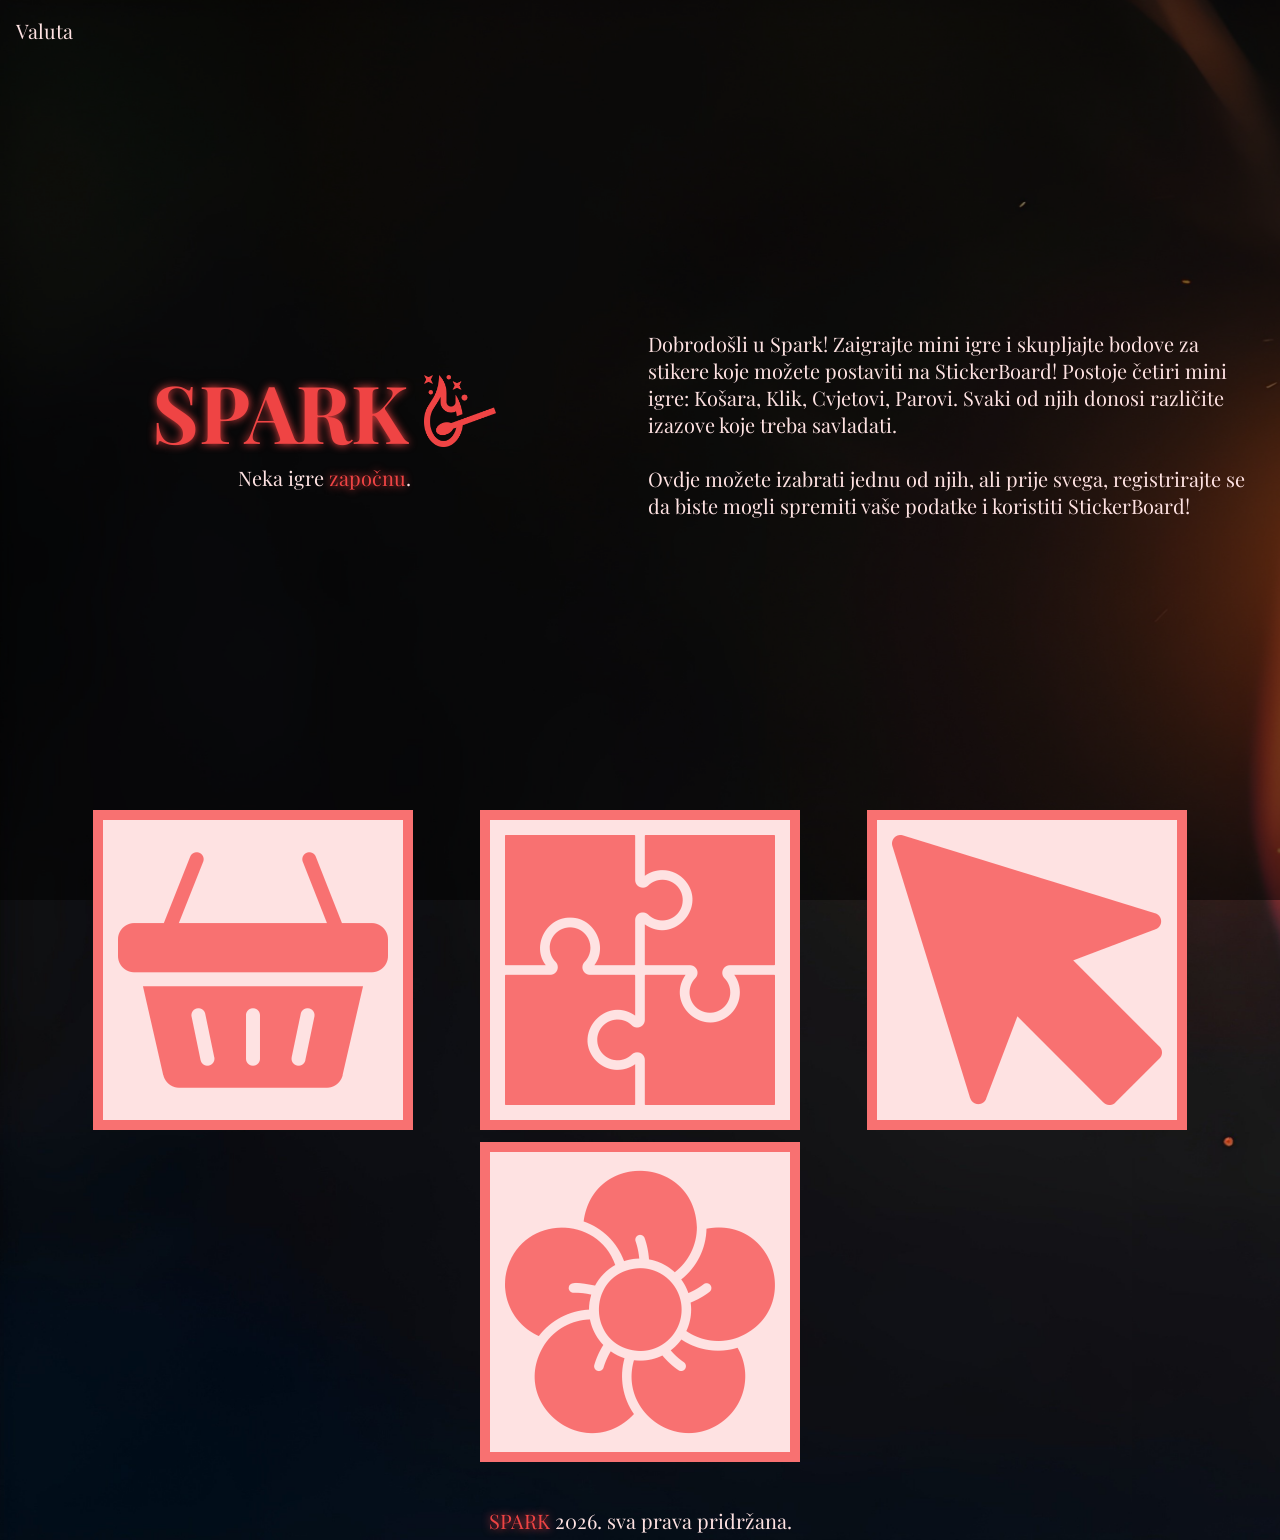
==== index.html @ 089d1db9 "dodane ikone na index.html" ====
<!DOCTYPE html>
<html lang="en">

<head>
    <meta charset="UTF-8">
    <meta name="viewport" content="width=device-width, initial-scale=1.0">
    <title>Document</title>
    <link rel="stylesheet" href="style.css">
</head>

<body>
    <header>
        <div class="userinfo">
            <p>Valuta</p>
        </div>
        <div class="hamburger">
            <span></span>
            <span></span>
            <span></span>
        </div>
    </header>
    <main>
        <section>
            <div>
                <h1>SPARK</h1>
                <img src="assets/spark-logo.png" alt="">
            </div>
            <p>Neka igre <span class="redden">započnu</span>.</p>
        </section>
        <section>
            <p>Dobrodošli u Spark! Zaigrajte mini igre i skupljajte bodove za stikere koje možete postaviti na StickerBoard!  Postoje četiri mini igre: Košara, Klik, Cvjetovi, Parovi. Svaki od njih donosi različite izazove koje treba savladati. <br><br> Ovdje možete izabrati jednu od njih, ali prije svega, registrirajte se da biste mogli spremiti vaše podatke i koristiti StickerBoard!</p>
        </section>
        <section>
            <div><img src="assets/basket.png" alt="Košara"></div>
            <div><img src="assets/puzzle.png" alt="Slagalica"></div>
            <div><img src="assets/mouse.png" alt="Miš"></div>
            <div><img src="assets/flower.png" alt="Cvijet"></div>
        </section>
    </main>
    <footer>
        <p><span class="redden">SPARK</span> 2026. sva prava pridržana.</p>
    </footer>

    <script src="index.js"></script>
</body>

</html>
---- style.css ----
@import url('https://fonts.googleapis.com/css2?family=Lato:ital,wght@0,100;0,300;0,400;0,700;0,900;1,100;1,300;1,400;1,700;1,900&family=Montserrat:ital,wght@0,100..900;1,100..900&family=Open+Sans:ital,wght@0,300..800;1,300..800&family=Playfair+Display:ital,wght@0,400..900;1,400..900&display=swap');

* {
    margin: 0;
    padding: 0;
    box-sizing: border-box;
}

body {
    background-image: url('assets/spark-bg.jpg');
    background-size: cover;
    font-family: 'Playfair Display', sans-serif;
    color: #FEE2E2;
    background-color: black;
    min-height: 100dvh;
    display: grid;
    grid-template-rows: 60px 1fr 40px;
    font-size: 1.25rem;
}

body::after {
    content: "";
    position: fixed;
    top: 0;
    left: 0;
    width: 100%;
    height: 100%;
    background-color: rgba(0, 0, 0, 0.5);
    z-index: -1;
}

h1 {
    font-size: 5rem;
}

.redden,
h1 {
    color: #EF4444;
    text-shadow: #EF4444 0 0 8px;
}

header {
    display: flex;
    justify-content: space-between;
    align-items: center;
    padding: 1rem;
}

header div {
    display: flex;
    flex-direction: row;
    gap: 1rem;
}

header div div {
    width: 0.15rem;
    height: 2rem;
    background-color: #FEE2E2;
    border-radius: 2rem;
}

main {
    display: grid;
    grid-template-columns: repeat(2, minmax(200px, 1fr));
    grid-template-rows: repeat(2, minmax(100px, 1fr));
    gap: 1rem;
    padding: 1rem;
}

section {
    -outline: auto 1px #FEE2E2;
}

section:nth-child(1) {
    display: flex;
    flex-direction: column;
    align-items: center;
    justify-content: center;
}

section:nth-child(1) div {
    display: flex;
    flex-direction: row;
    align-items: center;
    gap: 1rem;
}

section:nth-child(1) div img {
    height: 4.5rem;
    object-fit: contain;
}

section:nth-child(2) {
    display: flex;
    justify-content: center;
    align-items: center;
}

section:nth-child(3) {
    grid-column: 1 / 3;
    display: flex;
    flex-direction: row;
    justify-content: space-evenly;
    padding: 1rem;
    flex-wrap: wrap;
}

section:nth-child(3) div {
    width: 300px;
    height: 300px;
    gap: 1rem;
    display: flex;
    justify-content: center;
    align-items: center;
    background-color: #FEE2E2;
    outline: solid 10px #F87171;
    margin: 1rem;
    transition: all 0.2s ease-in-out;
}

section:nth-child(3) div:hover {
    transform: scale(110%);
    box-shadow: 0px 0px 75px #F87171;
}

section:nth-child(3) div img {
    height: 90%;
    width: 90%;
}

footer {
    display: flex;
    justify-content: center;
    align-items: center;
    padding: 1rem;
}
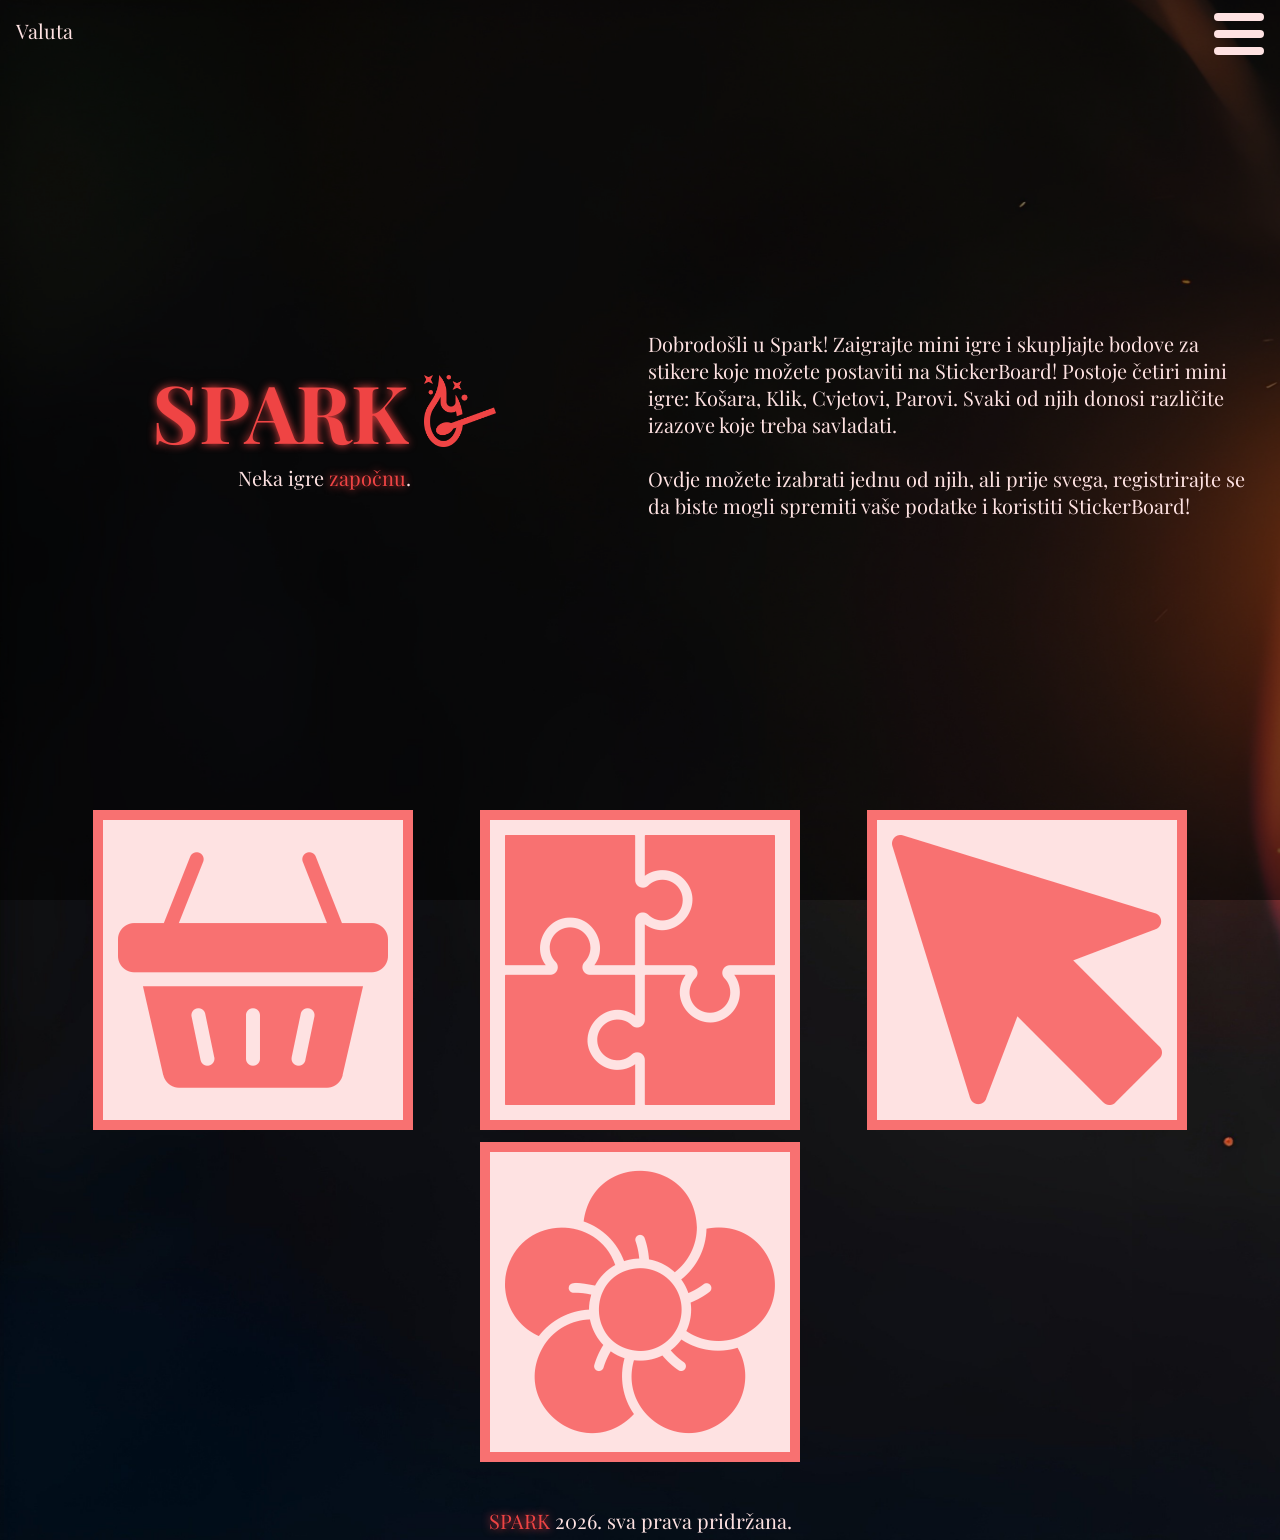
==== commit 61a4d711: "implementiran hamburger meni" ====
--- a/index.html
+++ b/index.html
@@ -9,6 +9,12 @@
 </head>
 
 <body>
+    <nav class="nav-menu">
+        <a href="">primjer</a>
+        <a href="">primjer</a>
+        <a href="">primjer</a>
+        <a href="">primjer</a>
+    </nav>
     <header>
         <div class="userinfo">
             <p>Valuta</p>
@@ -28,7 +34,10 @@
             <p>Neka igre <span class="redden">započnu</span>.</p>
         </section>
         <section>
-            <p>Dobrodošli u Spark! Zaigrajte mini igre i skupljajte bodove za stikere koje možete postaviti na StickerBoard!  Postoje četiri mini igre: Košara, Klik, Cvjetovi, Parovi. Svaki od njih donosi različite izazove koje treba savladati. <br><br> Ovdje možete izabrati jednu od njih, ali prije svega, registrirajte se da biste mogli spremiti vaše podatke i koristiti StickerBoard!</p>
+            <p>Dobrodošli u Spark! Zaigrajte mini igre i skupljajte bodove za stikere koje možete postaviti na
+                StickerBoard! Postoje četiri mini igre: Košara, Klik, Cvjetovi, Parovi. Svaki od njih donosi različite
+                izazove koje treba savladati. <br><br> Ovdje možete izabrati jednu od njih, ali prije svega,
+                registrirajte se da biste mogli spremiti vaše podatke i koristiti StickerBoard!</p>
         </section>
         <section>
             <div><img src="assets/basket.png" alt="Košara"></div>
--- a/style.css
+++ b/style.css
@@ -46,17 +46,51 @@
     padding: 1rem;
 }
 
-header div {
+.hamburger {
     display: flex;
-    flex-direction: row;
-    gap: 1rem;
+    flex-direction: column;
+    justify-content: space-between;
+    width: 50px;
+    height: 50px;
+    cursor: pointer;
+    z-index: 10;
+    padding-top: 0.5rem;
 }
 
-header div div {
-    width: 0.15rem;
-    height: 2rem;
+.hamburger span {
+    width: 100%;
+    height: 8px;
     background-color: #FEE2E2;
-    border-radius: 2rem;
+    border-radius: 10px;
+    transition: all 0.3s ease-in-out;
+}
+
+.nav-menu {
+    position: fixed;
+    top: 0;
+    right: -100%;
+    width: 250px;
+    height: 100vh;
+    background-color: #F87171;
+    box-shadow: -5px 0 15px rgba(0, 0, 0, 0.1);
+    display: flex;
+    flex-direction: column;
+    padding: 80px 40px;
+    gap: 20px;
+    transition: 0.3s ease-in-out;
+}
+
+.nav-menu a {
+    text-decoration: none;
+    padding: 1rem;
+    background-color: #FEE2E2;
+    color: #cc5d5d;
+    font-size: 1.2rem;
+    font-weight: bold;
+}
+
+.nav-menu.active {
+    right: 0;
 }
 
 main {
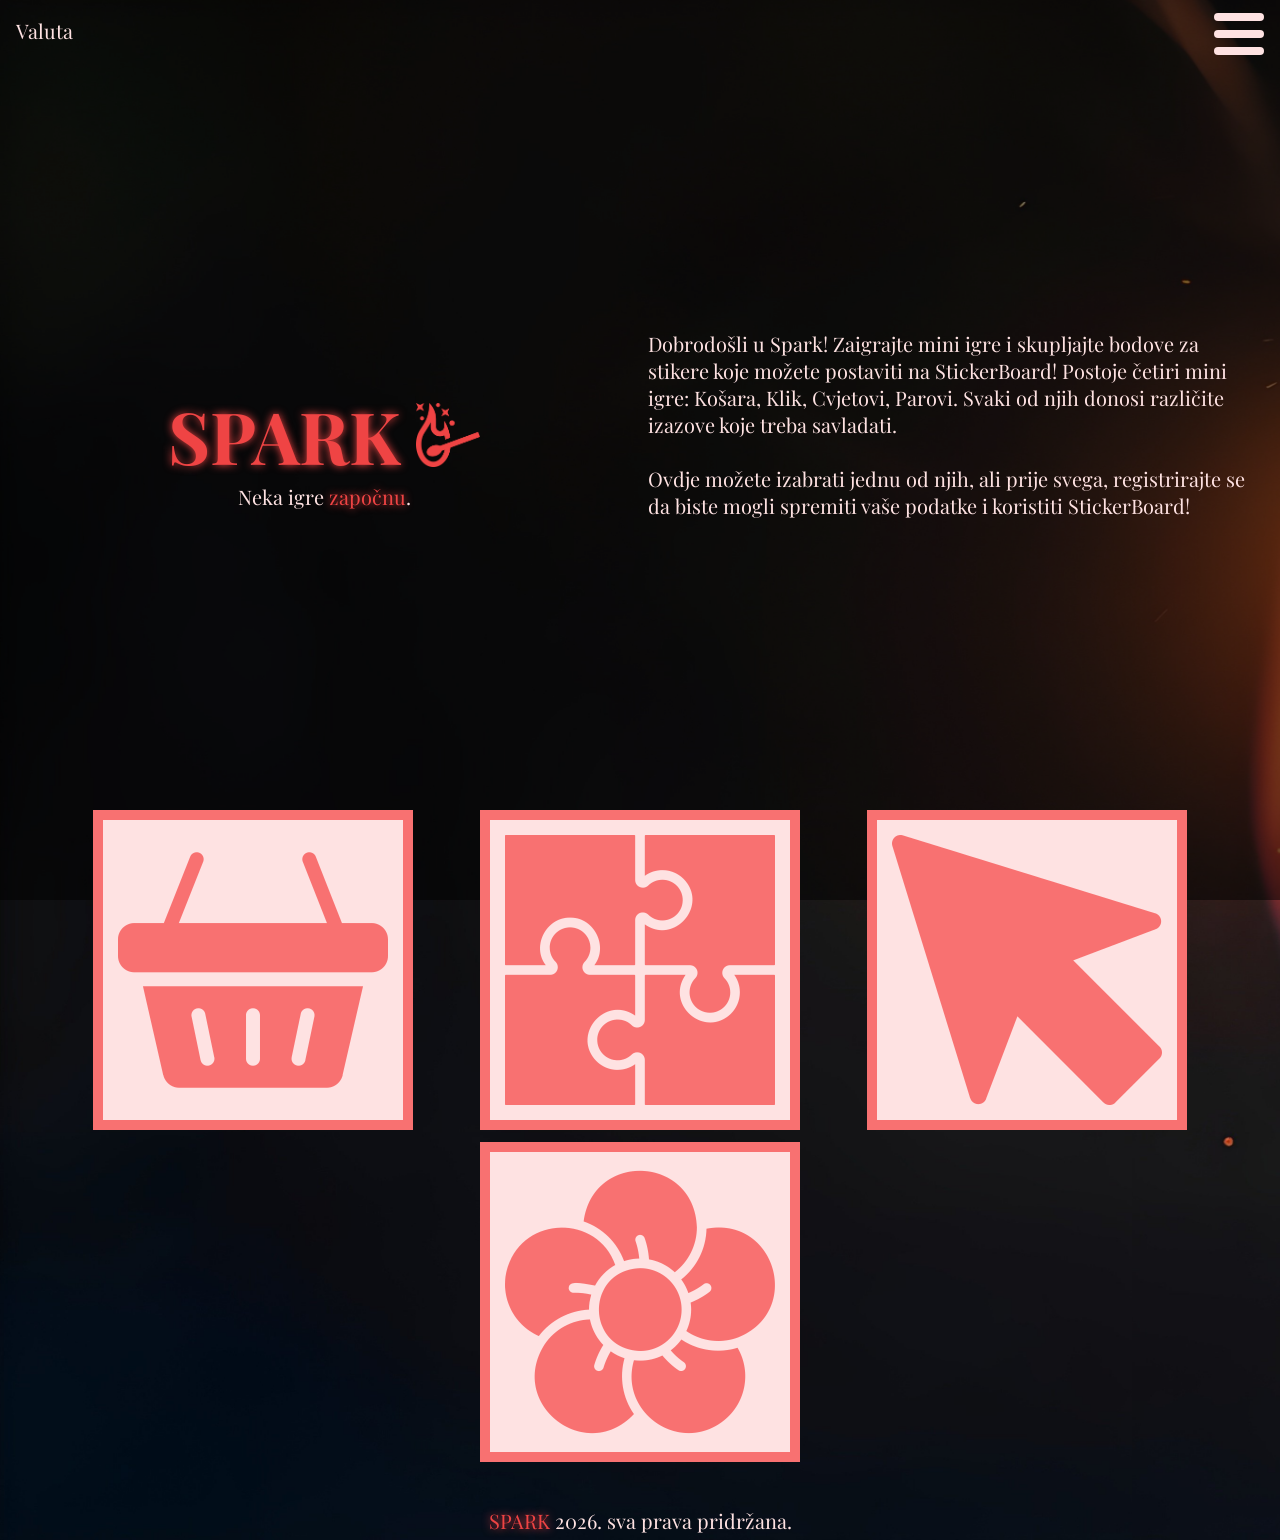
==== commit 742fbef0: "Dodatne klase radi fleksibilnosti, klik.html je trenutno wip" ====
--- a/index.html
+++ b/index.html
@@ -4,19 +4,21 @@
 <head>
     <meta charset="UTF-8">
     <meta name="viewport" content="width=device-width, initial-scale=1.0">
-    <title>Document</title>
+    <title>Početna</title>
     <link rel="stylesheet" href="style.css">
 </head>
 
 <body>
     <nav class="nav-menu">
-        <a href="">primjer</a>
-        <a href="">primjer</a>
-        <a href="">primjer</a>
-        <a href="">primjer</a>
+        <a href="index.html">Početna</a>
+        <a href="kosara.html">Košara</a>
+        <a href="klik.html">Klik</a>
+        <a href="cvjetovi.html">Cvjetovi</a>
+        <a href="parovi.html">Parovi</a>
+        <a href="stickerboard.html">StickerBoard</a>
     </nav>
     <header>
-        <div class="userinfo">
+        <div>
             <p>Valuta</p>
         </div>
         <div class="hamburger">
@@ -27,9 +29,9 @@
     </header>
     <main>
         <section>
-            <div>
+            <div class="title-logo">
                 <h1>SPARK</h1>
-                <img src="assets/spark-logo.png" alt="">
+                <img src="assets/spark-logo.png" alt="" class="logo">
             </div>
             <p>Neka igre <span class="redden">započnu</span>.</p>
         </section>
@@ -40,10 +42,10 @@
                 registrirajte se da biste mogli spremiti vaše podatke i koristiti StickerBoard!</p>
         </section>
         <section>
-            <div><img src="assets/basket.png" alt="Košara"></div>
-            <div><img src="assets/puzzle.png" alt="Slagalica"></div>
-            <div><img src="assets/mouse.png" alt="Miš"></div>
-            <div><img src="assets/flower.png" alt="Cvijet"></div>
+            <a href="kosara.html"><div><img src="assets/basket.png" alt="Košara"></div></a>
+            <a href="parovi.html"><div><img src="assets/puzzle.png" alt="Slagalica"></div></a>
+            <a href="klik.html"><div><img src="assets/mouse.png" alt="Miš"></div></a>
+            <a href="cvjetovi.html"><div><img src="assets/flower.png" alt="Cvijet"></div></a>
         </section>
     </main>
     <footer>
--- a/style.css
+++ b/style.css
@@ -30,7 +30,7 @@
 }
 
 h1 {
-    font-size: 5rem;
+    font-size: 4.5rem;
 }
 
 .redden,
@@ -72,21 +72,28 @@
     width: 250px;
     height: 100vh;
     background-color: #F87171;
-    box-shadow: -5px 0 15px rgba(0, 0, 0, 0.1);
+    box-shadow: -5px 0 20px #F87171;
     display: flex;
     flex-direction: column;
     padding: 80px 40px;
     gap: 20px;
     transition: 0.3s ease-in-out;
+    z-index: 9;
 }
 
 .nav-menu a {
     text-decoration: none;
     padding: 1rem;
-    background-color: #FEE2E2;
-    color: #cc5d5d;
+    background-color: #FCA5A5;
+    color: black;
     font-size: 1.2rem;
-    font-weight: bold;
+    transition: all 0.1s ease-in;
+    border-radius: 20px;
+}
+
+.nav-menu a:hover {
+    box-shadow: 0 0 20px #FEE2E2;
+    transform: translateX(-10px);
 }
 
 .nav-menu.active {
@@ -112,15 +119,16 @@
     justify-content: center;
 }
 
-section:nth-child(1) div {
+.title-logo {
     display: flex;
     flex-direction: row;
     align-items: center;
     gap: 1rem;
+    padding-top: 3rem;
 }
 
-section:nth-child(1) div img {
-    height: 4.5rem;
+.logo {
+    height: 4rem;
     object-fit: contain;
 }
 
@@ -139,7 +147,7 @@
     flex-wrap: wrap;
 }
 
-section:nth-child(3) div {
+section:nth-child(3) a div {
     width: 300px;
     height: 300px;
     gap: 1rem;
@@ -152,12 +160,12 @@
     transition: all 0.2s ease-in-out;
 }
 
-section:nth-child(3) div:hover {
+section:nth-child(3) a div:hover {
     transform: scale(110%);
     box-shadow: 0px 0px 75px #F87171;
 }
 
-section:nth-child(3) div img {
+section:nth-child(3) a div img {
     height: 90%;
     width: 90%;
 }
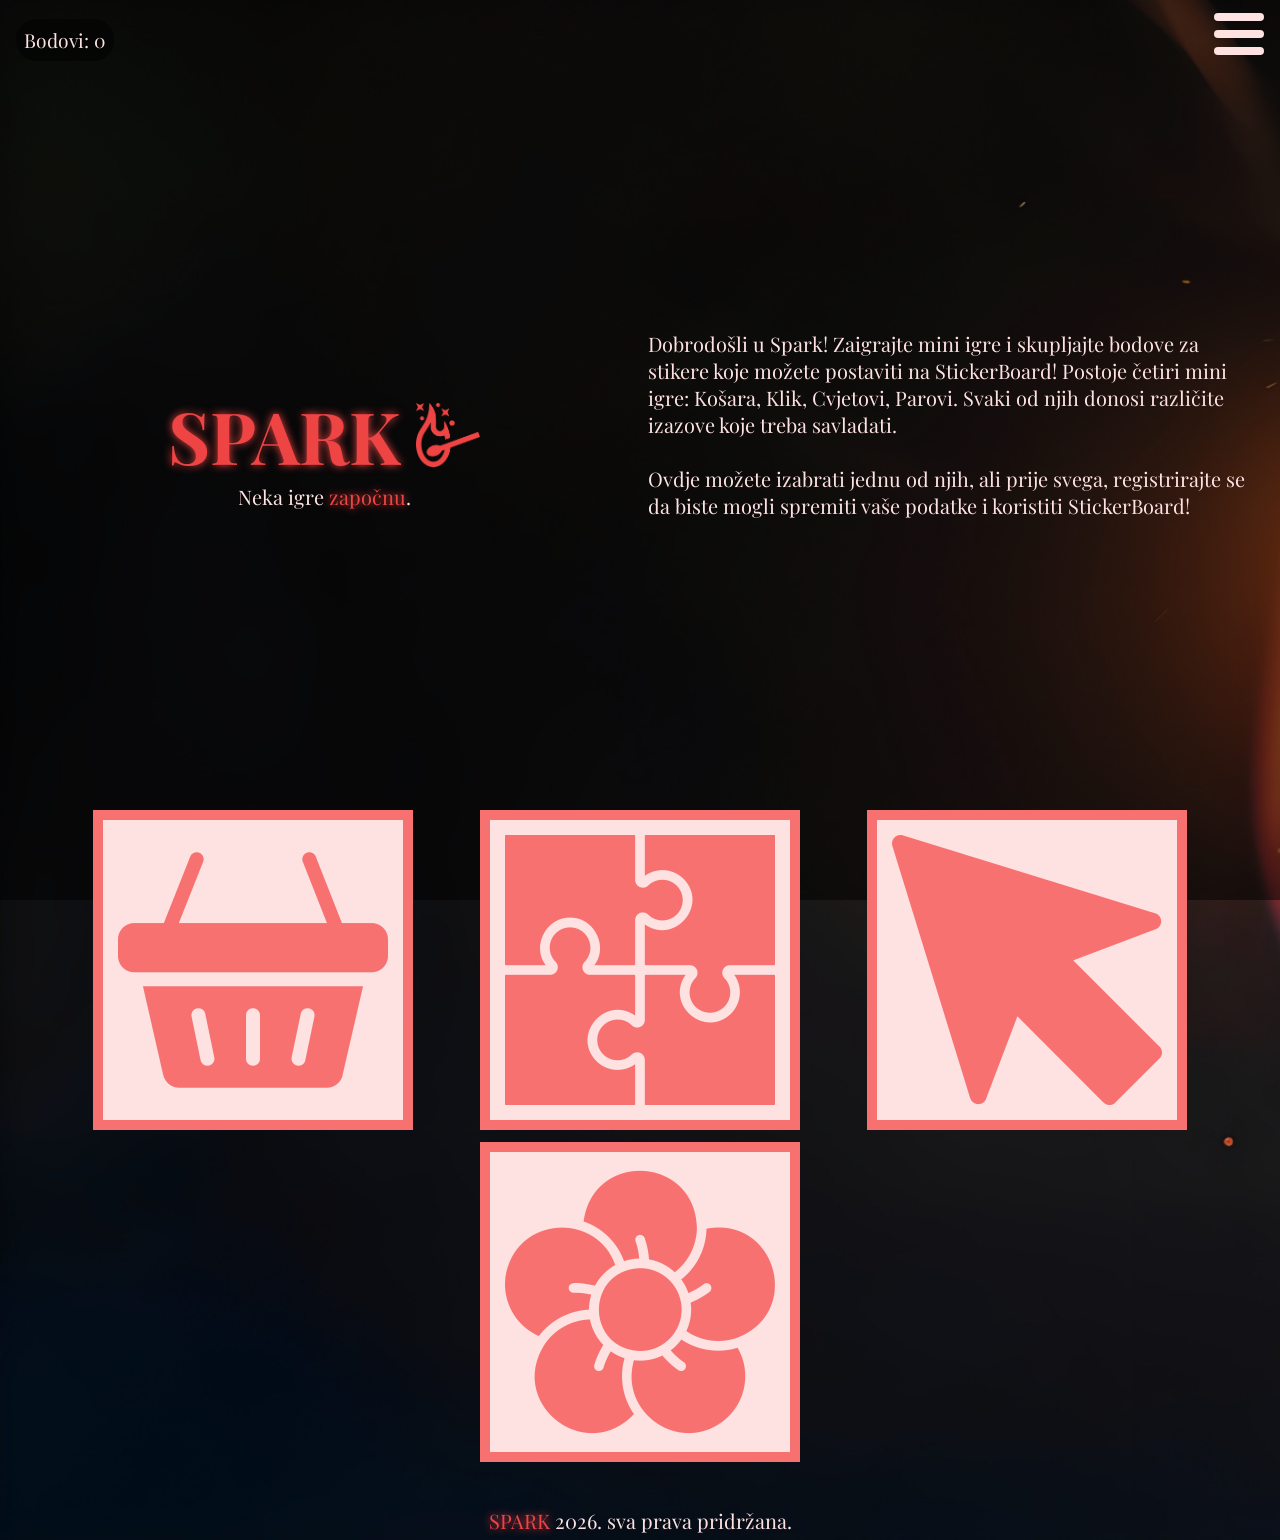
==== commit 7b960f1f: "implementirana funkcionalnost za klik.html (klik.js)" ====
--- a/index.html
+++ b/index.html
@@ -19,7 +19,7 @@
     </nav>
     <header>
         <div>
-            <p>Valuta</p>
+            <p class="score-display">Bodovi: 0</p>
         </div>
         <div class="hamburger">
             <span></span>
@@ -28,31 +28,43 @@
         </div>
     </header>
     <main>
-        <section>
-            <div class="title-logo">
-                <h1>SPARK</h1>
-                <img src="assets/spark-logo.png" alt="" class="logo">
-            </div>
-            <p>Neka igre <span class="redden">započnu</span>.</p>
-        </section>
-        <section>
-            <p>Dobrodošli u Spark! Zaigrajte mini igre i skupljajte bodove za stikere koje možete postaviti na
-                StickerBoard! Postoje četiri mini igre: Košara, Klik, Cvjetovi, Parovi. Svaki od njih donosi različite
-                izazove koje treba savladati. <br><br> Ovdje možete izabrati jednu od njih, ali prije svega,
-                registrirajte se da biste mogli spremiti vaše podatke i koristiti StickerBoard!</p>
-        </section>
-        <section>
-            <a href="kosara.html"><div><img src="assets/basket.png" alt="Košara"></div></a>
-            <a href="parovi.html"><div><img src="assets/puzzle.png" alt="Slagalica"></div></a>
-            <a href="klik.html"><div><img src="assets/mouse.png" alt="Miš"></div></a>
-            <a href="cvjetovi.html"><div><img src="assets/flower.png" alt="Cvijet"></div></a>
-        </section>
+        <div class="grid-container">
+            <section>
+                <div class="title-logo">
+                    <h1>SPARK</h1>
+                    <img src="assets/spark-logo.png" alt="" class="logo">
+                </div>
+                <p>Neka igre <span class="redden">započnu</span>.</p>
+            </section>
+            <section>
+                <p>Dobrodošli u Spark! Zaigrajte mini igre i skupljajte bodove za stikere koje možete postaviti na
+                    StickerBoard! Postoje četiri mini igre: Košara, Klik, Cvjetovi, Parovi. Svaki od njih donosi
+                    različite
+                    izazove koje treba savladati. <br><br> Ovdje možete izabrati jednu od njih, ali prije svega,
+                    registrirajte se da biste mogli spremiti vaše podatke i koristiti StickerBoard!</p>
+            </section>
+            <section>
+                <a href="kosara.html">
+                    <div><img src="assets/basket.png" alt="Košara"></div>
+                </a>
+                <a href="parovi.html">
+                    <div><img src="assets/puzzle.png" alt="Slagalica"></div>
+                </a>
+                <a href="klik.html">
+                    <div><img src="assets/mouse.png" alt="Miš"></div>
+                </a>
+                <a href="cvjetovi.html">
+                    <div><img src="assets/flower.png" alt="Cvijet"></div>
+                </a>
+            </section>
+        </div>
     </main>
     <footer>
         <p><span class="redden">SPARK</span> 2026. sva prava pridržana.</p>
     </footer>
 
-    <script src="index.js"></script>
+    <script src="scripts/index.js"></script>
+    <script src="scripts/klik.js"></script>
 </body>
 
 </html>
--- a/style.css
+++ b/style.css
@@ -101,11 +101,25 @@
 }
 
 main {
+    display: flex;
+    flex: 1;
+    padding: 1rem;
+}
+
+.grid-container {
     display: grid;
     grid-template-columns: repeat(2, minmax(200px, 1fr));
     grid-template-rows: repeat(2, minmax(100px, 1fr));
     gap: 1rem;
-    padding: 1rem;
+}
+
+.container {
+    width: 100%;
+    height: 100%;
+    display: flex;
+    flex-direction: column;
+    align-items: center;
+    justify-content: center;
 }
 
 section {
@@ -170,6 +184,28 @@
     width: 90%;
 }
 
+#klik-button {
+    width: 120px;
+    height: 120px;
+    border-radius: 50%;
+    background-color: gray;
+    border: none;
+    cursor: pointer;
+    display: block;
+    margin: 40px auto;
+    transition: background-color 0.2s;
+    outline: 10px solid black;
+}
+
+.score-display {
+    text-align: center;
+    font-size: 1.2rem;
+    margin-top: 20px;
+    background-color: rgba(0, 0, 0, 0.5);
+    padding: 0.5rem;
+    border-radius: 20px;
+}
+
 footer {
     display: flex;
     justify-content: center;
